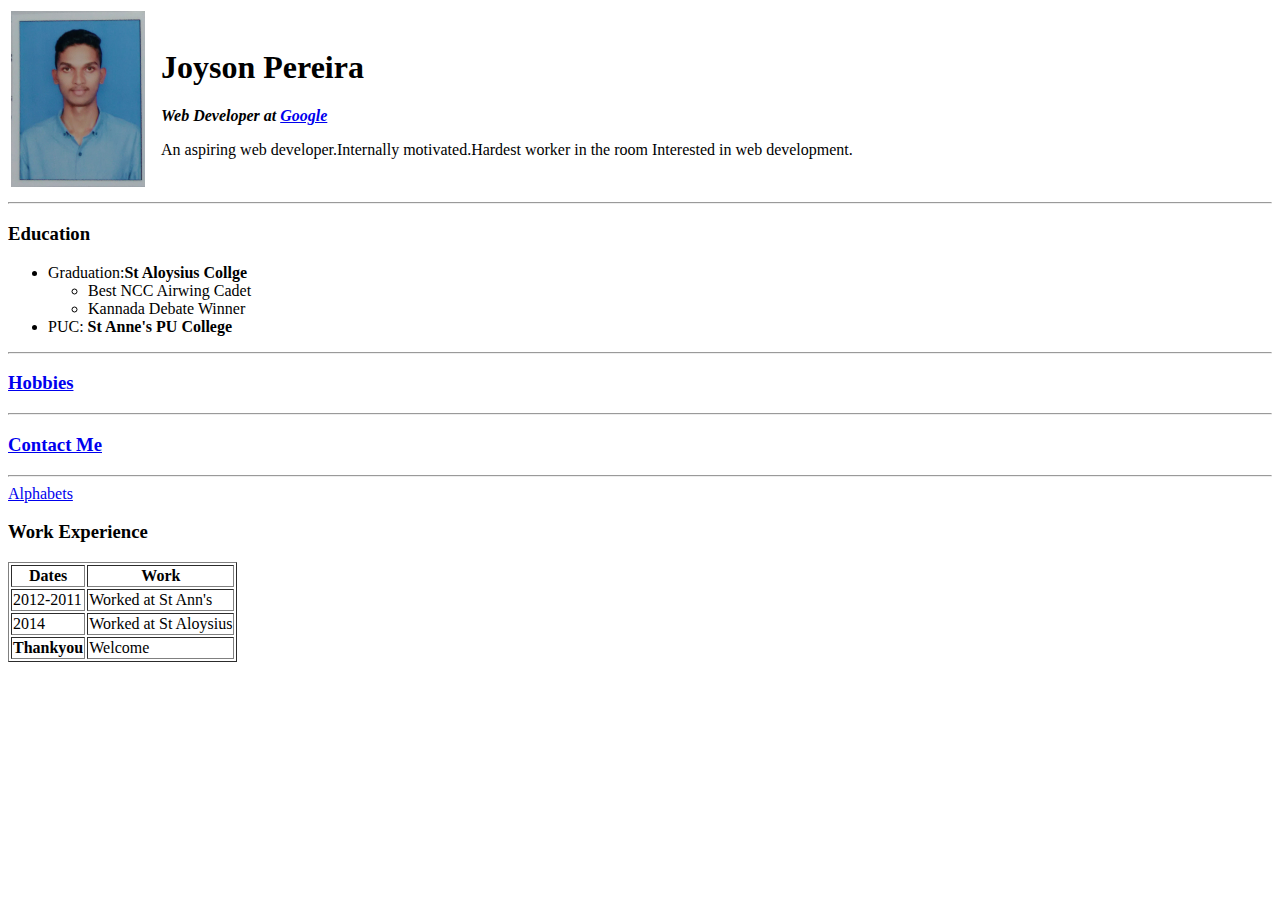
==== index.html @ 66ae8d87 "Initial basic website" ====
<!DOCTYPE html>
<html lang="en">
 <head>
    <meta charset="UTF-8">
    <meta name="viewport" content="width=device-width, initial-scale=1.0">
    <meta http-equiv="X-UA-Compatible" content="ie=edge">
    <title>Joyson Pereira</title>
 </head>
 <body>
<table>
    <tr>
        <td>  <img src="jp.jpg" alt="Joyson Pereira" width="134rem"></td>
        <td></td>
        <td></td>
        <td></td>
        <td> <h1>Joyson Pereira</h1>
            <p><em><strong>Web Developer at 
               <a href="https://www.google.com/"> Google</a></strong></em></p>
            
            <p>An aspiring web developer.Internally motivated.Hardest worker in the room
                Interested in web development.
            </p>
            </td>
    </tr>       
</table>
   
    <hr>
       <h3>Education</h3>
       <ul>
           <li>Graduation:<strong>St Aloysius Collge</strong></li>
              <ul>
                  <li>Best NCC Airwing Cadet</li>
                  <li>Kannada Debate Winner</li>
              </ul>
           <li>PUC: <strong>St Anne's PU College</strong> </li>    
       </ul>
<hr>
       <h3><a href="hobbies.html">Hobbies</a></h3>
       <hr>

       <h3> <a href="contact.html"> Contact Me</a></h3>
       <hr>

         <a download href="http://www.ontarioschools.org/Downloads/my%20ABC.pdf">Alphabets</a>
        
      <h3>Work Experience</h3>
      
      <table border="1">
          <thead>
              <th>
                  Dates
              </th>
              <th>
                  Work
              </th>
          </thead>
          <tbody>
          <tr>
              <td>2012-2011</td>
              <td>Worked at St Ann's</td>
          </tr>
          <tr>
              <td>2014</td>
              <td>Worked at St Aloysius</td>
          </tr>
          <tfoot>
              <tr>
                  <th>Thankyou</th>
                  <td>Welcome</td>
              </tr>
          </tfoot>
        </tbody>
      </table>
 </body>
</html>
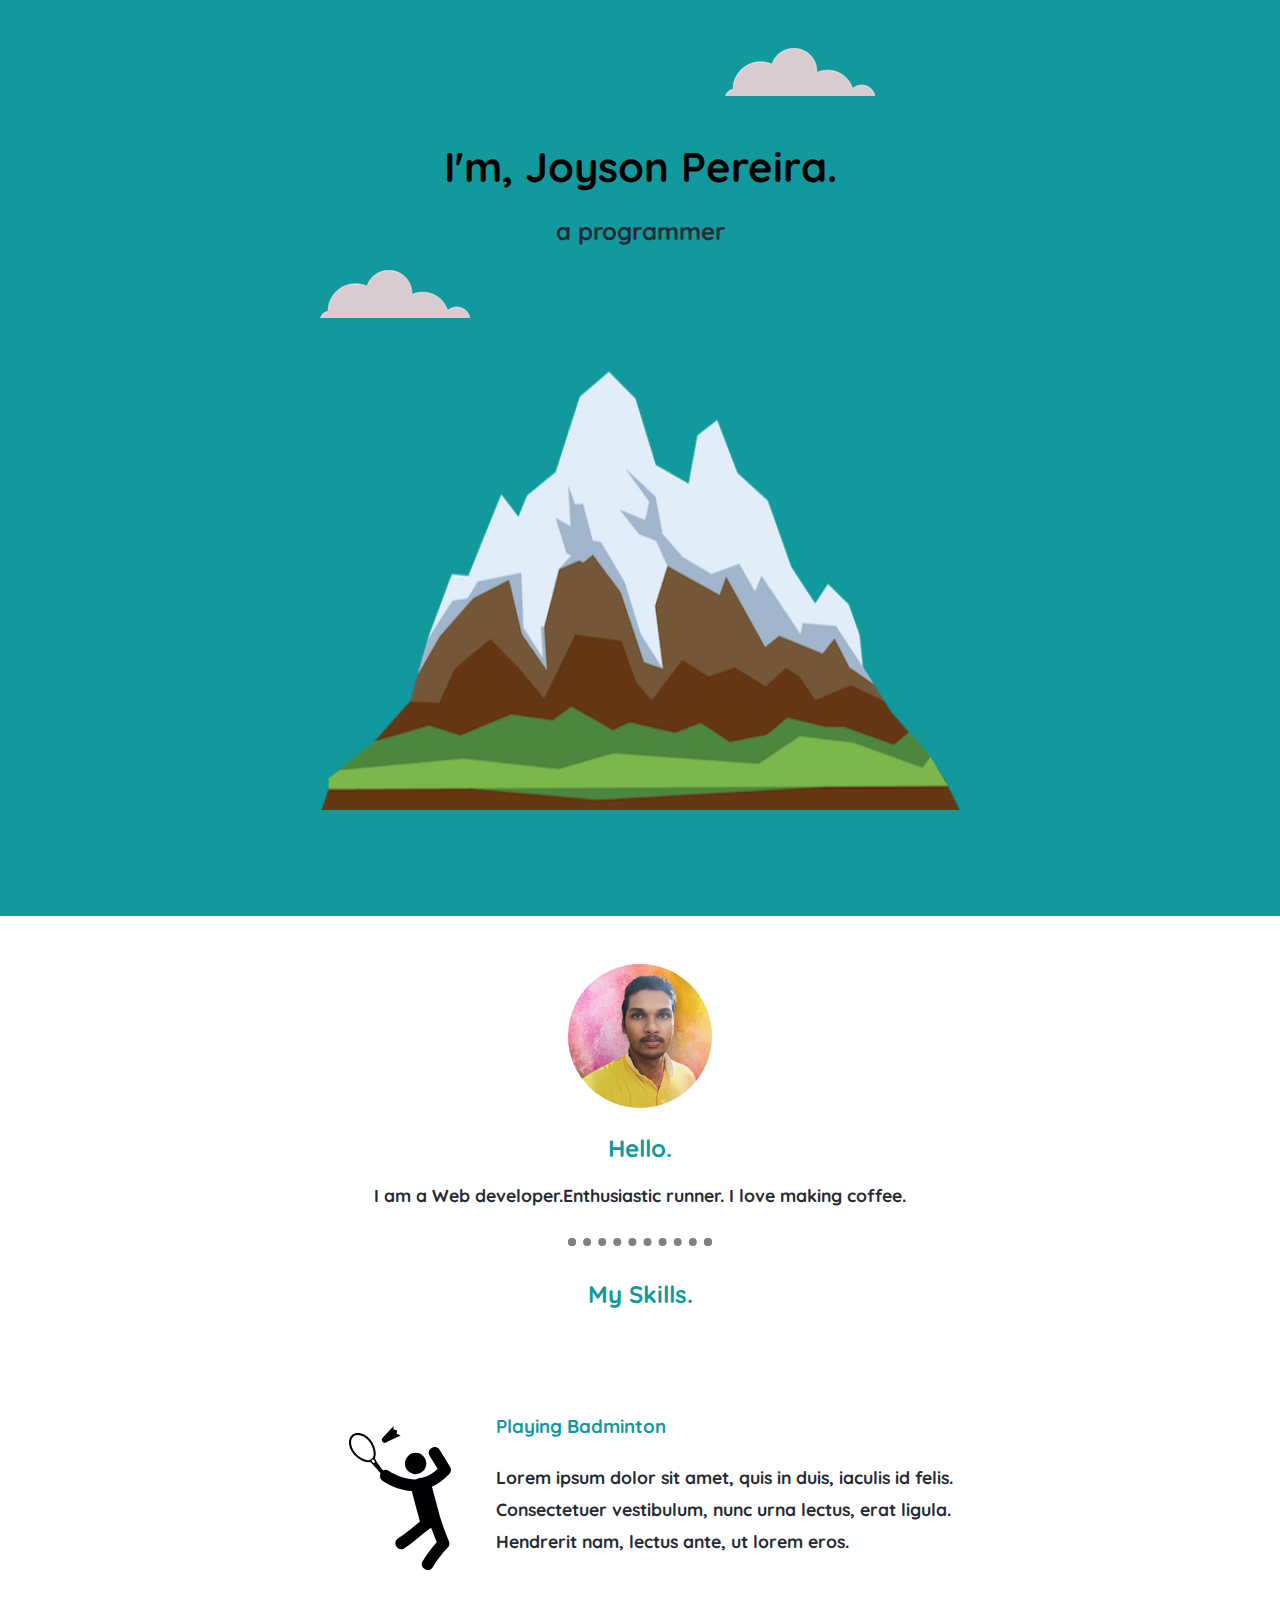
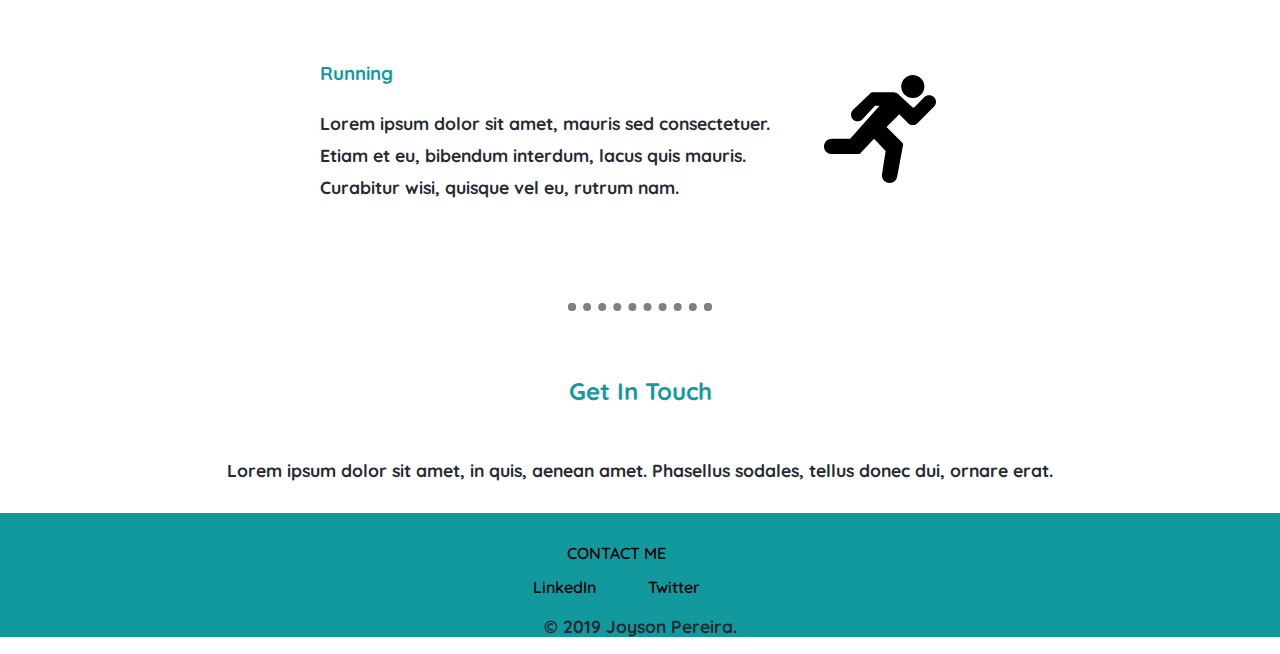
==== commit a943d8f8: "Version 2, Better UI." ====
--- a/index.html
+++ b/index.html
@@ -1,75 +1,64 @@
 <!DOCTYPE html>
 <html lang="en">
- <head>
+<head>
     <meta charset="UTF-8">
     <meta name="viewport" content="width=device-width, initial-scale=1.0">
     <meta http-equiv="X-UA-Compatible" content="ie=edge">
     <title>Joyson Pereira</title>
- </head>
- <body>
-<table>
-    <tr>
-        <td>  <img src="jp.jpg" alt="Joyson Pereira" width="134rem"></td>
-        <td></td>
-        <td></td>
-        <td></td>
-        <td> <h1>Joyson Pereira</h1>
-            <p><em><strong>Web Developer at 
-               <a href="https://www.google.com/"> Google</a></strong></em></p>
+    <link rel="stylesheet" href="css/main1.css">
+    <link href="https://fonts.googleapis.com/css?family=Quicksand&display=swap" rel="stylesheet">
+    <link rel="shortcut icon" href="images/favicon.ico" type="image/x-icon">
+</head>
+<body>
+    <div class="top-container">
+        <img src="images/cloud.png" alt="cloud" class="top-cloud">
+        <h1 class="heading1">I'm, Joyson Pereira.</h1>
+        <p class="subHeading">a programmer</p>
+        <img src="images/cloud.png" alt="cloud" class="bottom-cloud">
+        <img src="images/mountain.png" alt="mountain" class="mountain">
+    </div>
+
+    <div class="middle-container">
+            <div class="profile">
+              <img src="images/jpholi.jpg" alt="Joyson Holi" class="profilepic">
+              <h2 class="fontchange">Hello.</h2>
+              <p>I am a Web developer.Enthusiastic runner. I love making coffee.</p>
+            </div>
+            <hr>
+            <div class="skills">
+              <h2 class="fontchange myskills">My Skills.</h2>
+              <div class="skill-row1">
+                <img class="badminton" src="images/badminton.svg" alt="badminton">
+                <h3 class="fontchange">Playing Badminton</h3>
+                <p>Lorem ipsum dolor sit amet, quis in duis, iaculis id felis.
+                    Consectetuer vestibulum, nunc urna lectus, erat ligula.
+                     Hendrerit nam, lectus ante, ut lorem eros.</p>
+              </div>
+              <div class="skill-row2">
+                <img class="running" src="images/running-run-svgrepo-com.svg" alt="running">
+                <h3 class="fontchange">Running</h3>
+                <p>Lorem ipsum dolor sit amet, mauris sed consectetuer.
+                     Etiam et eu, bibendum interdum, lacus quis mauris.
+                      Curabitur wisi, quisque vel eu, rutrum nam.</p>
+              </div>
+            </div>
+            <hr>
+            <div class="contact-me">
+              <h2 class="getintouch fontchange">Get In Touch</h2>
             
-            <p>An aspiring web developer.Internally motivated.Hardest worker in the room
-                Interested in web development.
-            </p>
-            </td>
-    </tr>       
-</table>
-   
-    <hr>
-       <h3>Education</h3>
-       <ul>
-           <li>Graduation:<strong>St Aloysius Collge</strong></li>
-              <ul>
-                  <li>Best NCC Airwing Cadet</li>
-                  <li>Kannada Debate Winner</li>
-              </ul>
-           <li>PUC: <strong>St Anne's PU College</strong> </li>    
-       </ul>
-<hr>
-       <h3><a href="hobbies.html">Hobbies</a></h3>
-       <hr>
-
-       <h3> <a href="contact.html"> Contact Me</a></h3>
-       <hr>
-
-         <a download href="http://www.ontarioschools.org/Downloads/my%20ABC.pdf">Alphabets</a>
-        
-      <h3>Work Experience</h3>
-      
-      <table border="1">
-          <thead>
-              <th>
-                  Dates
-              </th>
-              <th>
-                  Work
-              </th>
-          </thead>
-          <tbody>
-          <tr>
-              <td>2012-2011</td>
-              <td>Worked at St Ann's</td>
-          </tr>
-          <tr>
-              <td>2014</td>
-              <td>Worked at St Aloysius</td>
-          </tr>
-          <tfoot>
-              <tr>
-                  <th>Thankyou</th>
-                  <td>Welcome</td>
-              </tr>
-          </tfoot>
-        </tbody>
-      </table>
- </body>
+ <p class="getit">Lorem ipsum dolor sit amet, in quis, aenean amet. 
+                  Phasellus sodales, tellus donec dui, ornare erat.</p>
+             
+              
+            </div>
+          </div>
+          
+          
+          <div class="bottom-container">
+                <a class="btn" href="mailto:joyson656@gmail.com">CONTACT ME</a>
+            <a class="footer-link" href="https://www.linkedin.com/in/rosy-lobo-9571a3196/">LinkedIn</a>
+            <a class="footer-link" href="https://twitter.com/">Twitter</a>
+            <p>© 2019 Joyson Pereira.</p>
+          </div>
+</body>
 </html>--- a/css/main1.css
+++ b/css/main1.css
@@ -0,0 +1,150 @@
+body{
+  
+    font-family: 'Quicksand','Franklin Gothic Medium', 'Arial Narrow', Arial, sans-serif;
+    margin:0;
+    text-align: center;
+    /* background-color: #f9b282; */
+}
+
+.subHeading{
+    font-size: 1.5rem;
+}
+.top-container{
+    background-color:#11999E;
+    /* background-color:#ffc7c7; */
+    width: 100vw;
+    height:100vh;
+    /* position:relative ; */
+    padding-top: 1rem; 
+
+  
+}
+
+.profilepic{
+   width: 9rem;
+   height: 9rem;
+   border-radius: 60%;
+   margin-top: 1rem;
+}
+
+.badminton{
+    width: 25%;
+    height: 9rem;
+    /* border-radius: 60%; */
+    margin-top: 1rem;
+    margin-right: 1rem;
+    float: left;
+}
+
+.running{
+    width: 20%;
+    height: 7rem;
+    border-radius: 20%;
+    margin-top: 1rem;
+    margin-right: 1rem;
+    float: right;
+    
+}
+
+.bottom-cloud{
+    position:absolute;
+    left:20rem ;
+    /* bottom:rem ; */
+}
+
+.top-cloud{
+  /* position: absolute; */
+  /* right: 22rem;
+  bottom: 40rem; */
+  margin: 2rem 5rem 0 25rem;
+}
+
+.mountain{
+       width:50%;
+       height:60%;
+}
+
+h1{
+    font-size: 2.6rem;
+    margin:40px auto 0px auto ;
+}
+
+h2{
+    line-height: 2rem;
+}
+
+
+
+.skill-row1{
+    width: 50%;
+    margin:100px auto 100px auto;
+    text-align: left;
+    line-height: 2rem;
+}
+
+.skill-row2{
+    width: 50%;
+    margin:100px auto 100px auto;
+    text-align: left;
+    line-height: 2rem;
+}
+
+hr{
+    border: 8px dotted grey;
+    height: 0;
+    width:10%;
+    border-top:0;
+    margin-top: 2rem;
+    margin-bottom: 2rem;
+}
+
+.getintouch{
+    line-height: 6rem;
+}
+
+.bottom-container{
+    width:vw;
+    height:6%;
+    background-color:#11999E;
+    padding-top: 2rem;
+}
+  
+  a{
+      color:black;
+      font-weight: 600;
+      margin-right: 3rem;
+      text-align: center;
+      line-height: 1rem;
+      text-decoration: none;
+  }
+
+  .btn{
+      display:block;
+      text-align: center;
+      margin-bottom:1rem;
+
+  }
+
+  .fontchange{
+      color:#11999E ;
+  }
+
+  .myskills{
+      margin-top: 2rem;
+      /* margin-bottom: 2rem; */
+  }
+
+  .profile{
+    margin-top: 2rem;
+    margin-bottom: 2rem;
+  }
+
+  p{
+      font-size: 1.1rem;
+      color: #252a34;
+      font-weight: bold;
+  }
+
+  .getit{
+      margin-bottom: 2rem;
+  }